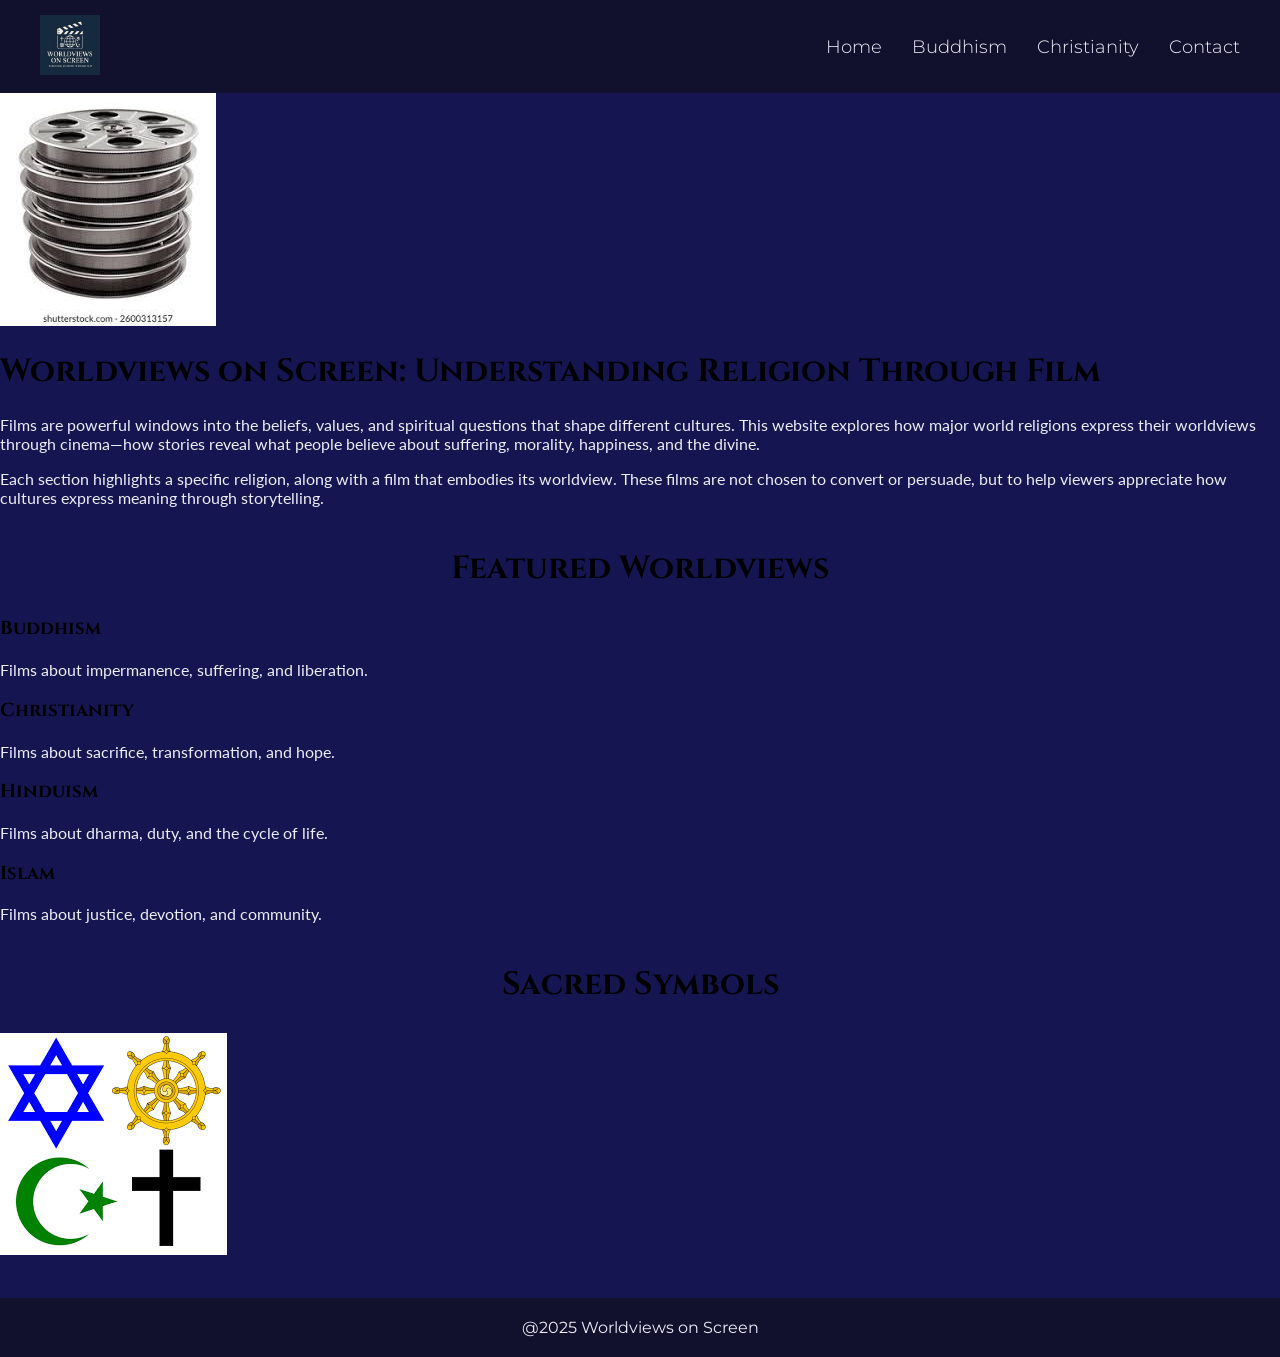
==== index.html @ 4a6a93e8 "changees" ====
<!DOCTYPE html>
<html lang="en">
<head>
    <meta charset="UTF-8">
    <meta name="viewport" content="width=device-width, initial-scale=1.0">
    <title>Worldviews on Screen</title>
    <link rel="stylesheet" href="style/style.css">
</head>

<header>
    <a href="index.html" class="logo_link">
        <img src="images/logo.jpg" alt="Worldviews on Screen Logo" class="logo">
    </a>
    <nav>
         <ul>
            <li><a href="index.html">Home</a></li>
            <li><a href="buddhism.html">Buddhism</a></li>
            <li><a href="christianity.html">Christianity</a></li>
            <li><a href="contact.html">Contact</a></li>
        </ul>
    </nav>
</header>

<body>
    <div class="hero_section">
        <img src="images/films.jpg" alt="Stacked film reels" class="hero_image">
        <h1>Worldviews on Screen: Understanding Religion Through Film</h1>
        <p>Films are powerful windows into the beliefs, values, and spiritual questions that shape different cultures. This website explores how major world religions express their worldviews through cinema—how stories reveal what people believe about suffering, morality, happiness, and the divine.</p>
        <p>Each section highlights a specific religion, along with a film that embodies its worldview. These films are not chosen to convert or persuade, but to help viewers appreciate how cultures express meaning through storytelling.</p>
    </div>

    <h2>Featured Worldviews</h2>
    <div class="worldview_section">
        <div class="worldview">
            <h3>Buddhism</h3>
            <p>Films about impermanence, suffering, and liberation.</p>
        </div>
        <div class="worldview">
            <h3>Christianity</h3>
            <p>Films about sacrifice, transformation, and hope.</p>
        </div>
        <div class="worldview">
            <h3>Hinduism</h3>
            <p>Films about dharma, duty, and the cycle of life.</p>
        </div>
        <div class="worldview">
            <h3>Islam</h3>
            <p>Films about justice, devotion, and community.</p>
        </div>
    </div>

    <div class="symbols_section">
        <h2>Sacred Symbols</h2>
        <img src="images/collage.png" alt="Collage of sacred symbols (Om, Cross, Dharma Wheel, Crescent)" class="symbols_image">
    </div>
</body>

<footer>
    <span>@2025 Worldviews on Screen</span>
</footer>
</html>
---- style/style.css ----
@import url('https://fonts.googleapis.com/css2?family=Cinzel:wght@400;600&family=Merriweather:wght@400;700&family=Lato:wght@300;400;700&family=Montserrat:wght@300&display=swap');

body {
    margin: 0;
    background: #151551;
    font-family: 'Lato', sans-serif;
    color: #EDEDF7;
}


h1, h2, h3 {
    font-family: 'Cinzel', serif;
    color: #000000;
}

p {
    font-family: 'Lato', sans-serif;
}

header {
    background: #11112E;
    display: flex;
    justify-content: space-between;
    align-items: center;
    padding: 15px 40px;
}

header .logo {
    height: 60px;
}

header nav ul {
    list-style: none;
    display: flex;
    gap: 30px;
}

header nav a {
    text-decoration: none;
    font-family: 'Montserrat', sans-serif;
    font-weight: 300;
    color: #EDEDF7;
    font-size: 18px;
}

header nav a:hover {
    color: #a8a8ff;
}

/*HERO SECTION*/
.hero_quote {
    position: relative;
    width: 100%;
    height: 350px;
    overflow: hidden;
}

.hero_quote img {
    width: 100%;
    height: 100%;
    object-fit: cover;
}

.hero_quote h2 {
    position: absolute;
    top: 50%;
    left: 50%;
    transform: translate(-50%, -50%);
    color: white;
    font-size: 40px;
    text-shadow: 0 0 10px black;
}

/*MIDDLE TEXT SECTION*/
.middlep {
    display: grid;
    grid-template-columns: 1fr 4fr 1fr;
    margin-top: 40px;
}

.middlep > div, .middlep > h3, .middlep > p {
    grid-column: 2;
}

.middlep h3 {
    margin-bottom: 10px;
    font-size: 28px;
}

.middlep p {
    line-height: 1.6;
    margin-bottom: 50px;
}

.middlep h3, .middlep p {
    text-align: center;
}

/*FEATURED FILMS*/
h2 {
    text-align: center;
    margin-top: 40px;
    font-size: 32px;
}

.film_section {
    display: grid;
    grid-template-columns: 1fr 1fr 1fr;
    margin: 40px 0;
    gap: 20px;
}

.film1, .film2 {
    background: #363659;
    padding: 20px;
    border-radius: 10px;
    text-align: center;
}

.film2 {
    grid-column: 3;
}

.film_section img {
    width: 100%;
    height: 260px;
    object-fit: cover;
    border-radius: 10px;
}

.film_section h3 {
    margin-top: 15px;
    color: #EDEDF7;
}

.film_section p {
    font-size: 14px;
    font-family: 'Montserrat', sans-serif;
    margin-top: 10px;
}

/*FOOTER*/
footer {
    background: #11112E;
    text-align: center;
    padding: 20px;
    margin-top: 40px;
    font-family: 'Montserrat', sans-serif;
}
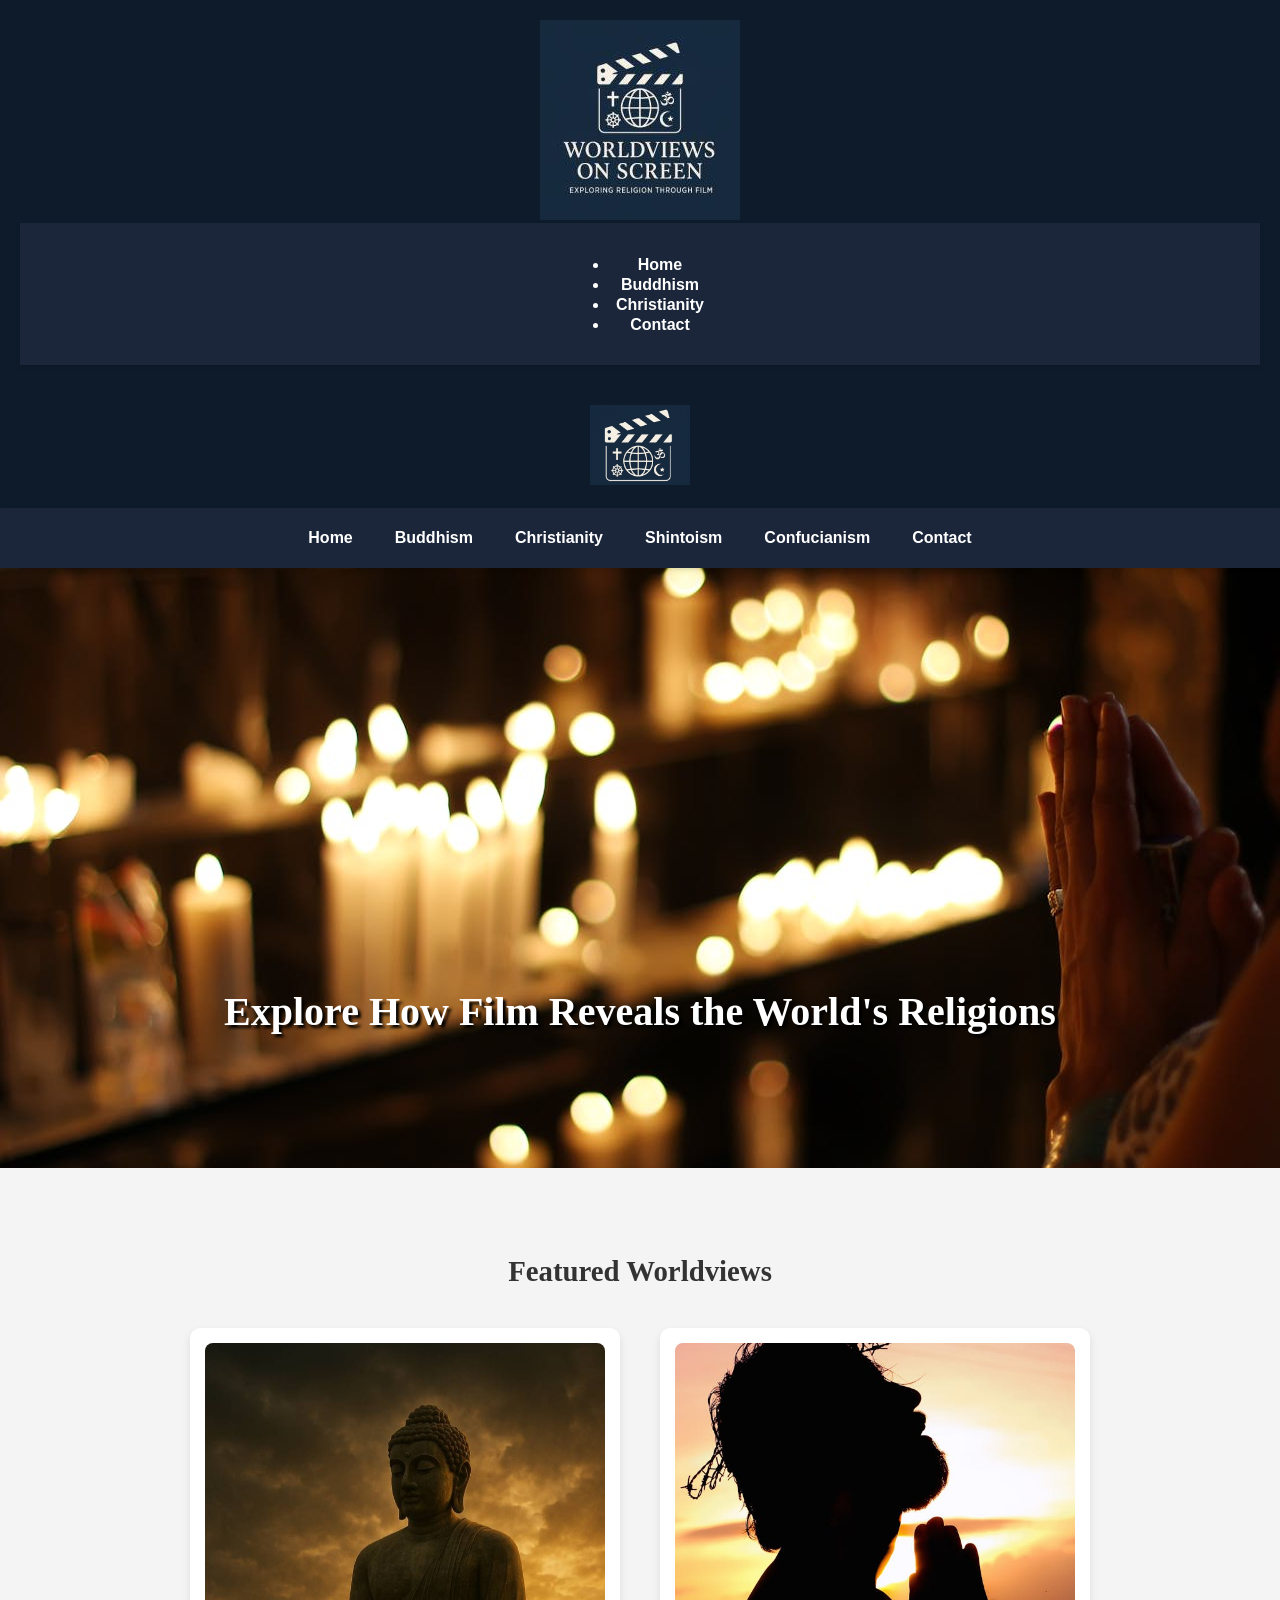
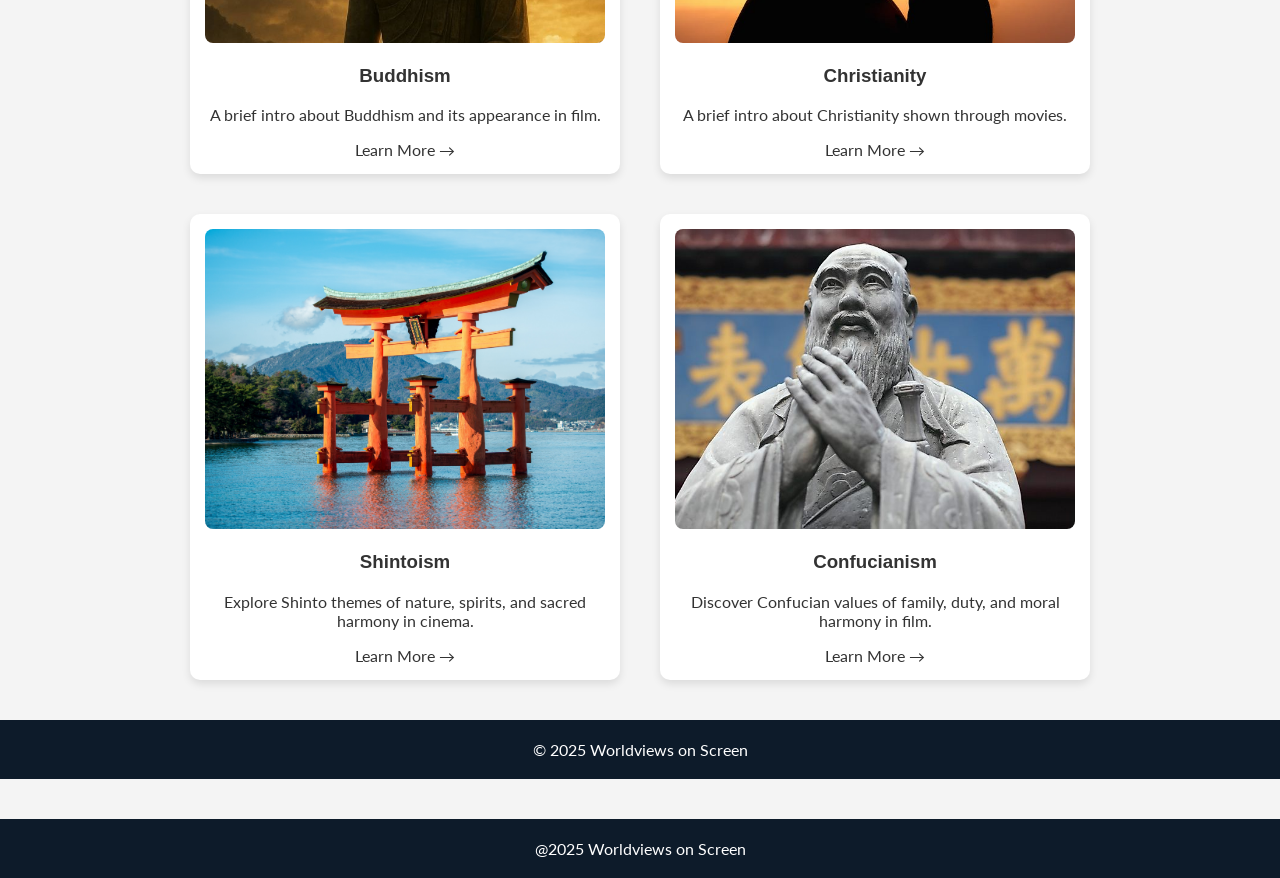
==== commit b4326f0c: "Merge branch 'main' into Preston-updates" ====
--- a/index.html
+++ b/index.html
@@ -1,10 +1,10 @@
 <!DOCTYPE html>
 <html lang="en">
 <head>
-    <meta charset="UTF-8">
-    <meta name="viewport" content="width=device-width, initial-scale=1.0">
-    <title>Worldviews on Screen</title>
-    <link rel="stylesheet" href="style/style.css">
+  <meta charset="UTF-8" />
+  <meta name="viewport" content="width=device-width, initial-scale=1.0" />
+  <title>Worldviews on Screen</title>
+  <link rel="stylesheet" href="style/index.css">
 </head>
 
 <header>
@@ -22,37 +22,79 @@
 </header>
 
 <body>
-    <div class="hero_section">
-        <img src="images/films.jpg" alt="Stacked film reels" class="hero_image">
-        <h1>Worldviews on Screen: Understanding Religion Through Film</h1>
-        <p>Films are powerful windows into the beliefs, values, and spiritual questions that shape different cultures. This website explores how major world religions express their worldviews through cinema—how stories reveal what people believe about suffering, morality, happiness, and the divine.</p>
-        <p>Each section highlights a specific religion, along with a film that embodies its worldview. These films are not chosen to convert or persuade, but to help viewers appreciate how cultures express meaning through storytelling.</p>
-    </div>
 
-    <h2>Featured Worldviews</h2>
-    <div class="worldview_section">
-        <div class="worldview">
-            <h3>Buddhism</h3>
-            <p>Films about impermanence, suffering, and liberation.</p>
-        </div>
-        <div class="worldview">
-            <h3>Christianity</h3>
-            <p>Films about sacrifice, transformation, and hope.</p>
-        </div>
-        <div class="worldview">
-            <h3>Hinduism</h3>
-            <p>Films about dharma, duty, and the cycle of life.</p>
-        </div>
-        <div class="worldview">
-            <h3>Islam</h3>
-            <p>Films about justice, devotion, and community.</p>
-        </div>
-    </div>
+<header>
+  <img src="images/icon.png" alt="Worldviews on Screen Logo" style="height:80px;" />
+</header>
 
-    <div class="symbols_section">
-        <h2>Sacred Symbols</h2>
-        <img src="images/collage.png" alt="Collage of sacred symbols (Om, Cross, Dharma Wheel, Crescent)" class="symbols_image">
-    </div>
+<nav>
+  <a href="#">Home</a>
+  <a href="buddhism.html">Buddhism</a>
+  <a href="christianity.html">Christianity</a>
+  <a href="shintoism.html">Shintoism</a>
+  <a href="confucianism.html">Confucianism</a>
+  <a href="#">Contact</a>
+</nav>
+
+<img src="images/hero-img.jpg" alt="woman praying" class="hero">
+
+<h2 class="hero-title">Explore How Film Reveals the World's Religions</h2>
+
+<h2 class="subtitle">Featured Worldviews</h2>
+<div class="cards">
+  <a href="buddhism.html" class="card">
+    <img src="images/buddhist_cin.jpg" alt="Buddhism"/>
+    <h3>Buddhism</h3>
+    <p>A brief intro about Buddhism and its appearance in film.</p>
+    <span>Learn More →</span>
+  </a>
+  <a href="christianity.html" class="card">
+    <img src="images/christianity.jpg" alt="Christianity" class="go_up"/>
+    <h3>Christianity</h3>
+    <p>A brief intro about Christianity shown through movies.</p>
+    <span>Learn More →</span>
+  </a>
+  <a href="shintoism.html" class="card">
+    <img src="images/shrine.jpg" alt="Shintoism"/>
+    <h3>Shintoism</h3>
+    <p>Explore Shinto themes of nature, spirits, and sacred harmony in cinema.</p>
+    <span>Learn More →</span>
+  </a>
+  <a href="confucianism.html" class="card">
+    <img src="images/Confucious_card.jpg" alt="Confucianism"/>
+    <h3>Confucianism</h3>
+    <p>Discover Confucian values of family, duty, and moral harmony in film.</p>
+    <span>Learn More →</span>
+  </a>
+</div>
+
+<footer>
+  © 2025 Worldviews on Screen
+</footer>
+
+<script>
+  // Scroll-reveal animation for cards
+  const cards = document.querySelectorAll('.card');
+  
+  const observerOptions = {
+    threshold: 0.1,
+    rootMargin: '0px 0px -50px 0px'
+  };
+  
+  const observer = new IntersectionObserver((entries) => {
+    entries.forEach(entry => {
+      if (entry.isIntersecting) {
+        entry.target.classList.add('visible');
+      }
+    });
+  }, observerOptions);
+  
+  cards.forEach((card, index) => {
+    card.style.transitionDelay = `${index * 0.15}s`;
+    observer.observe(card);
+  });
+</script>
+
 </body>
 
 <footer>
--- a/style/index.css
+++ b/style/index.css
@@ -0,0 +1,195 @@
+@import url('https://fonts.googleapis.com/css2?family=Lato:ital,wght@0,100;0,300;0,400;0,700;0,900;1,100;1,300;1,400;1,700;1,900&family=Merriweather:ital,opsz,wght@0,18..144,300..900;1,18..144,300..900&display=swap');
+body {
+    margin: 0;
+    font-family: "Lato", sans-serif;
+    background: #f4f4f4;
+    color: #333;
+}
+header {
+    text-align: center;
+    padding: 20px;
+    background: #0d1b2a;
+    color: white;
+}
+nav {
+    display: flex;
+    justify-content: center;
+    gap: 30px;
+    padding: 15px 0;
+    background: #1b263b;
+    position: sticky;
+    top: 0;
+    z-index: 100;
+    box-shadow: 0 2px 4px rgba(0,0,0,0.1);
+}
+nav a {
+    color: white;
+    text-decoration: none;
+    font-weight: bold;
+    padding: 6px;
+    transition: color .2s, background .2s;
+}
+nav a:hover {
+    color: #333;
+    background: #f4f4f4;
+    border-radius: 2px;
+}
+.hero {
+    width: 100%;
+    height: 600px;
+    object-fit: cover;
+    display: flex;
+    align-items: center;
+    justify-content: center;
+    color: white;
+    font-size: 2rem;
+    font-weight: bold;
+}
+.subtitle {
+    text-align: center;
+    margin-top: 40px;
+    font-size: 1.8rem;
+    font-family: "Merriweather", serif;
+}
+.hero-title {
+    color: white;
+    text-align: center;
+    font-family: "Merriweather", serif;
+    font-size: 2.5rem;
+    margin: 0;
+    transform: translateY(-180px);
+    position: relative;
+    text-shadow: 3px 3px 3px black;
+}
+.cards {
+    display: flex;
+    justify-content: center;
+    gap: 40px;
+    margin: 40px 0;
+    flex-wrap: wrap;
+}
+.card {
+    background: white;
+    width: 400px;
+    padding: 15px;
+    border-radius: 10px;
+    box-shadow: 0 4px 8px rgba(0,0,0,0.1);
+    text-align: center;
+    transition: transform .5s, opacity 0.6s ease-out, translate 0.6s ease-out;
+    opacity: 0;
+    translate: 0 50px;
+    color: #333;
+    text-decoration: none;
+}
+.card:hover {
+    transform: scale(1.05);
+}
+.card img {
+    width: 100%;
+    height: 300px;
+    object-fit: cover;
+    border-radius: 8px;
+}
+.go_up {
+    object-position: 100% 20%;
+}
+.card a {
+    display: inline-block;
+    margin-top: 10px;
+    font-weight: bold;
+    color: #1b263b;
+    text-decoration: none;
+}
+.card a:hover{
+    opacity: .8;
+}
+.card.visible {
+    opacity: 1;
+    translate: 0 0;
+}
+footer {
+    background: #0d1b2a;
+    color: white;
+    text-align: center;
+    padding: 20px;
+    margin-top: 40px;
+}
+
+/*MOBILE RESPONSIVE*/
+@media (max-width: 768px) {
+    header {
+        padding: 15px;
+    }
+
+    header img {
+        height: 60px !important;
+    }
+
+    nav {
+        flex-wrap: wrap;
+        gap: 15px;
+        padding: 12px 10px;
+    }
+
+    nav a {
+        padding: 8px 12px;
+        font-size: 14px;
+    }
+
+    .hero {
+        height: 400px;
+    }
+
+    .hero-title {
+        font-size: 1.8rem;
+        padding: 0 20px;
+        transform: translateY(-120px);
+    }
+
+    .subtitle {
+        font-size: 1.5rem;
+        margin-top: 30px;
+        padding: 0 20px;
+    }
+
+    .cards {
+        gap: 25px;
+        margin: 30px 0;
+        padding: 0 20px;
+    }
+
+    .card {
+        width: 100%;
+        max-width: 400px;
+    }
+
+    .card img {
+        height: 250px;
+    }
+
+    footer {
+        padding: 15px;
+        margin-top: 30px;
+        font-size: 0.9rem;
+    }
+}
+
+@media (max-width: 480px) {
+    .hero {
+        height: 300px;
+    }
+
+    .hero-title {
+        font-size: 1.4rem;
+        transform: translateY(-90px);
+    }
+
+    .subtitle {
+        font-size: 1.3rem;
+    }
+
+    nav a {
+        padding: 6px 10px;
+        font-size: 13px;
+    }
+}
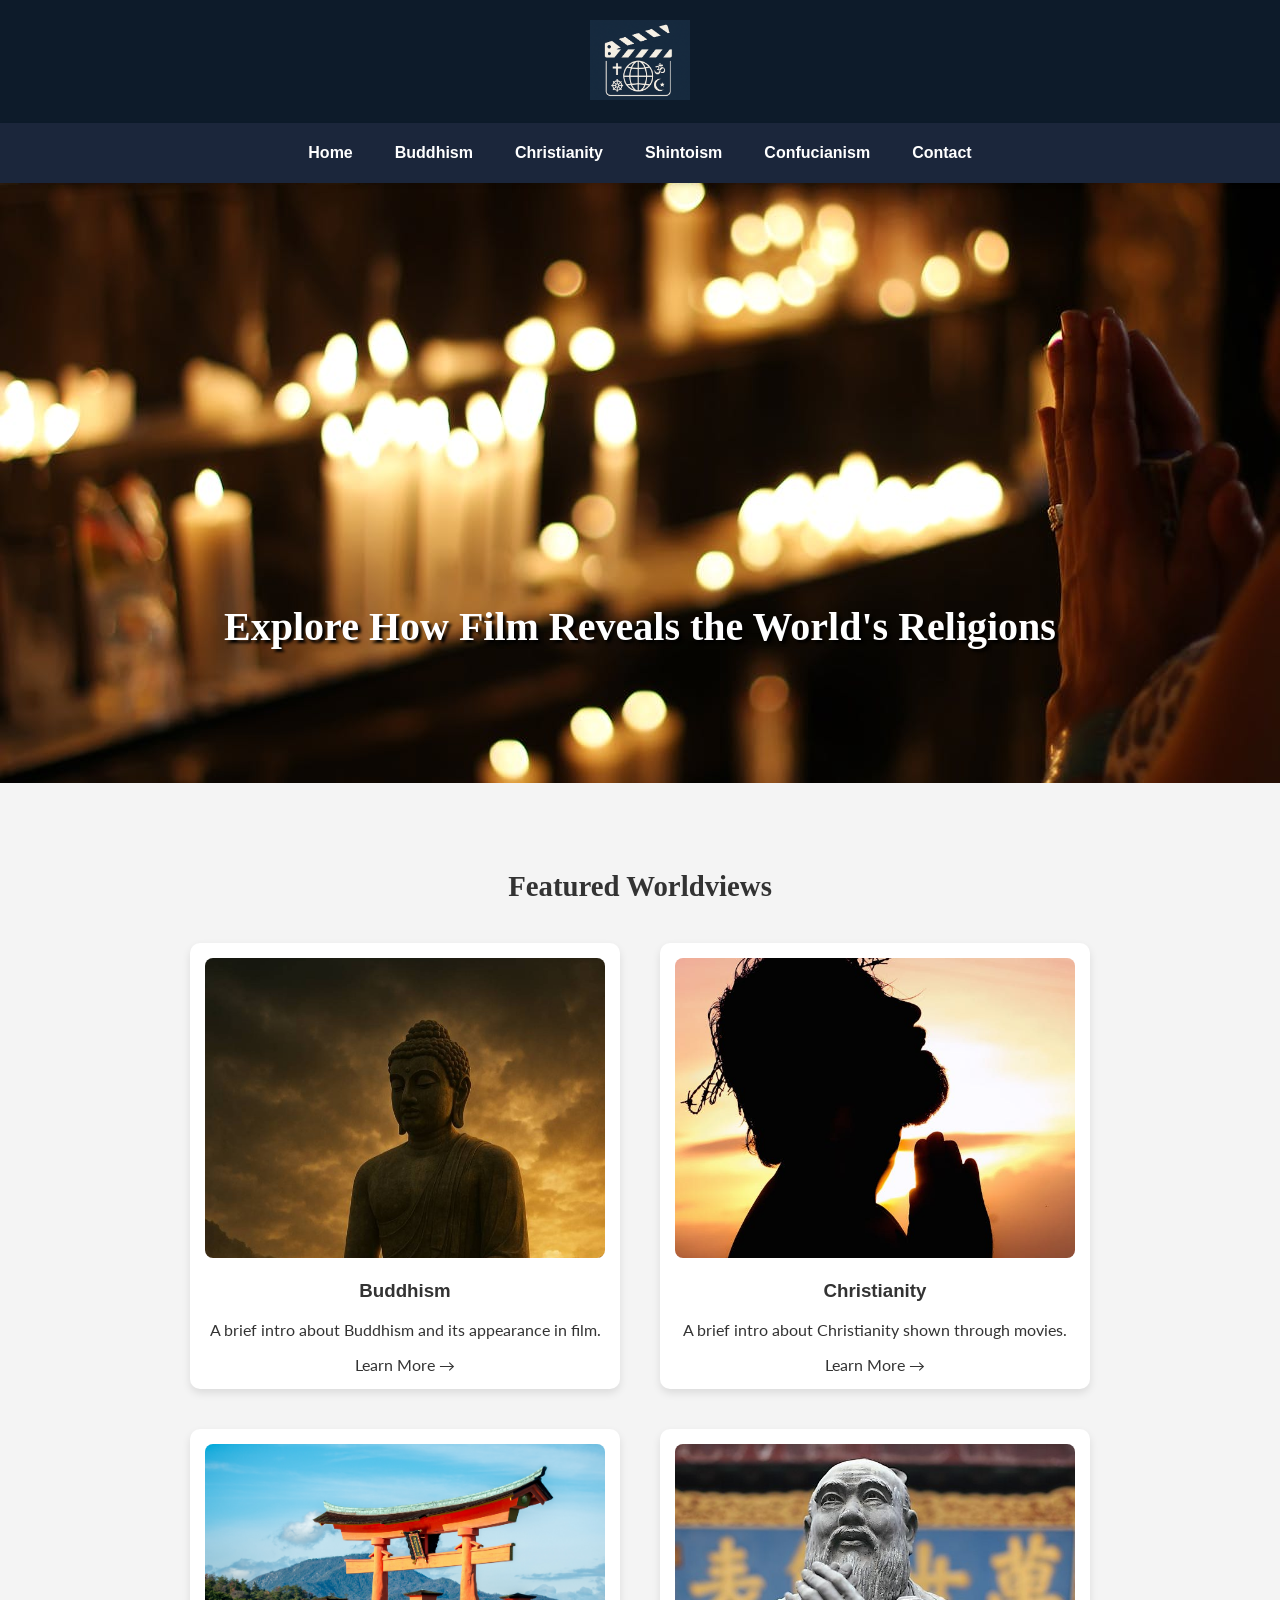
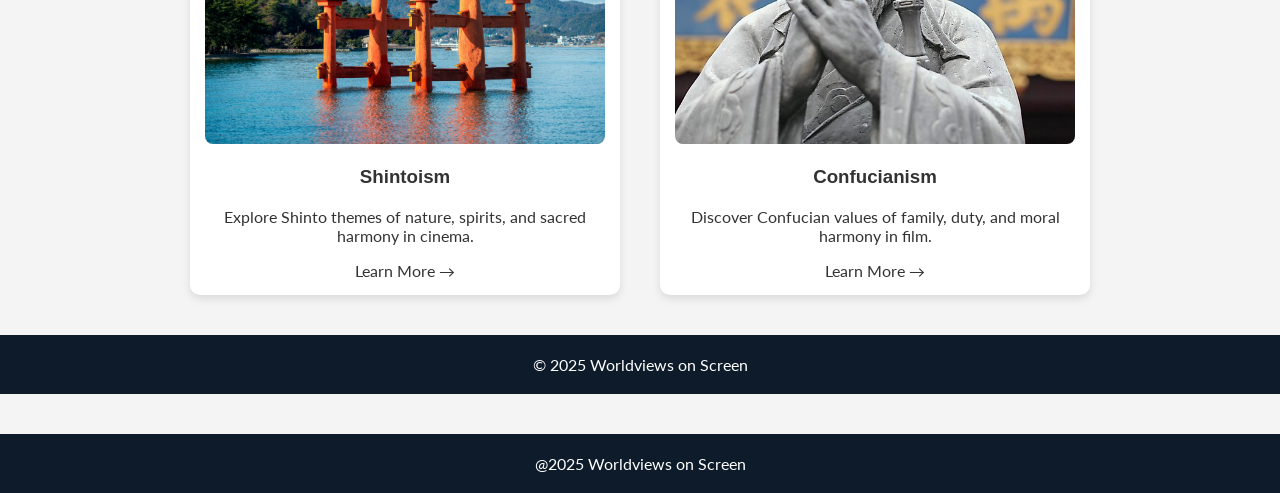
==== commit f0a29064: "changes\" ====
--- a/index.html
+++ b/index.html
@@ -7,19 +7,7 @@
   <link rel="stylesheet" href="style/index.css">
 </head>
 
-<header>
-    <a href="index.html" class="logo_link">
-        <img src="images/logo.jpg" alt="Worldviews on Screen Logo" class="logo">
-    </a>
-    <nav>
-         <ul>
-            <li><a href="index.html">Home</a></li>
-            <li><a href="buddhism.html">Buddhism</a></li>
-            <li><a href="christianity.html">Christianity</a></li>
-            <li><a href="contact.html">Contact</a></li>
-        </ul>
-    </nav>
-</header>
+
 
 <body>
 
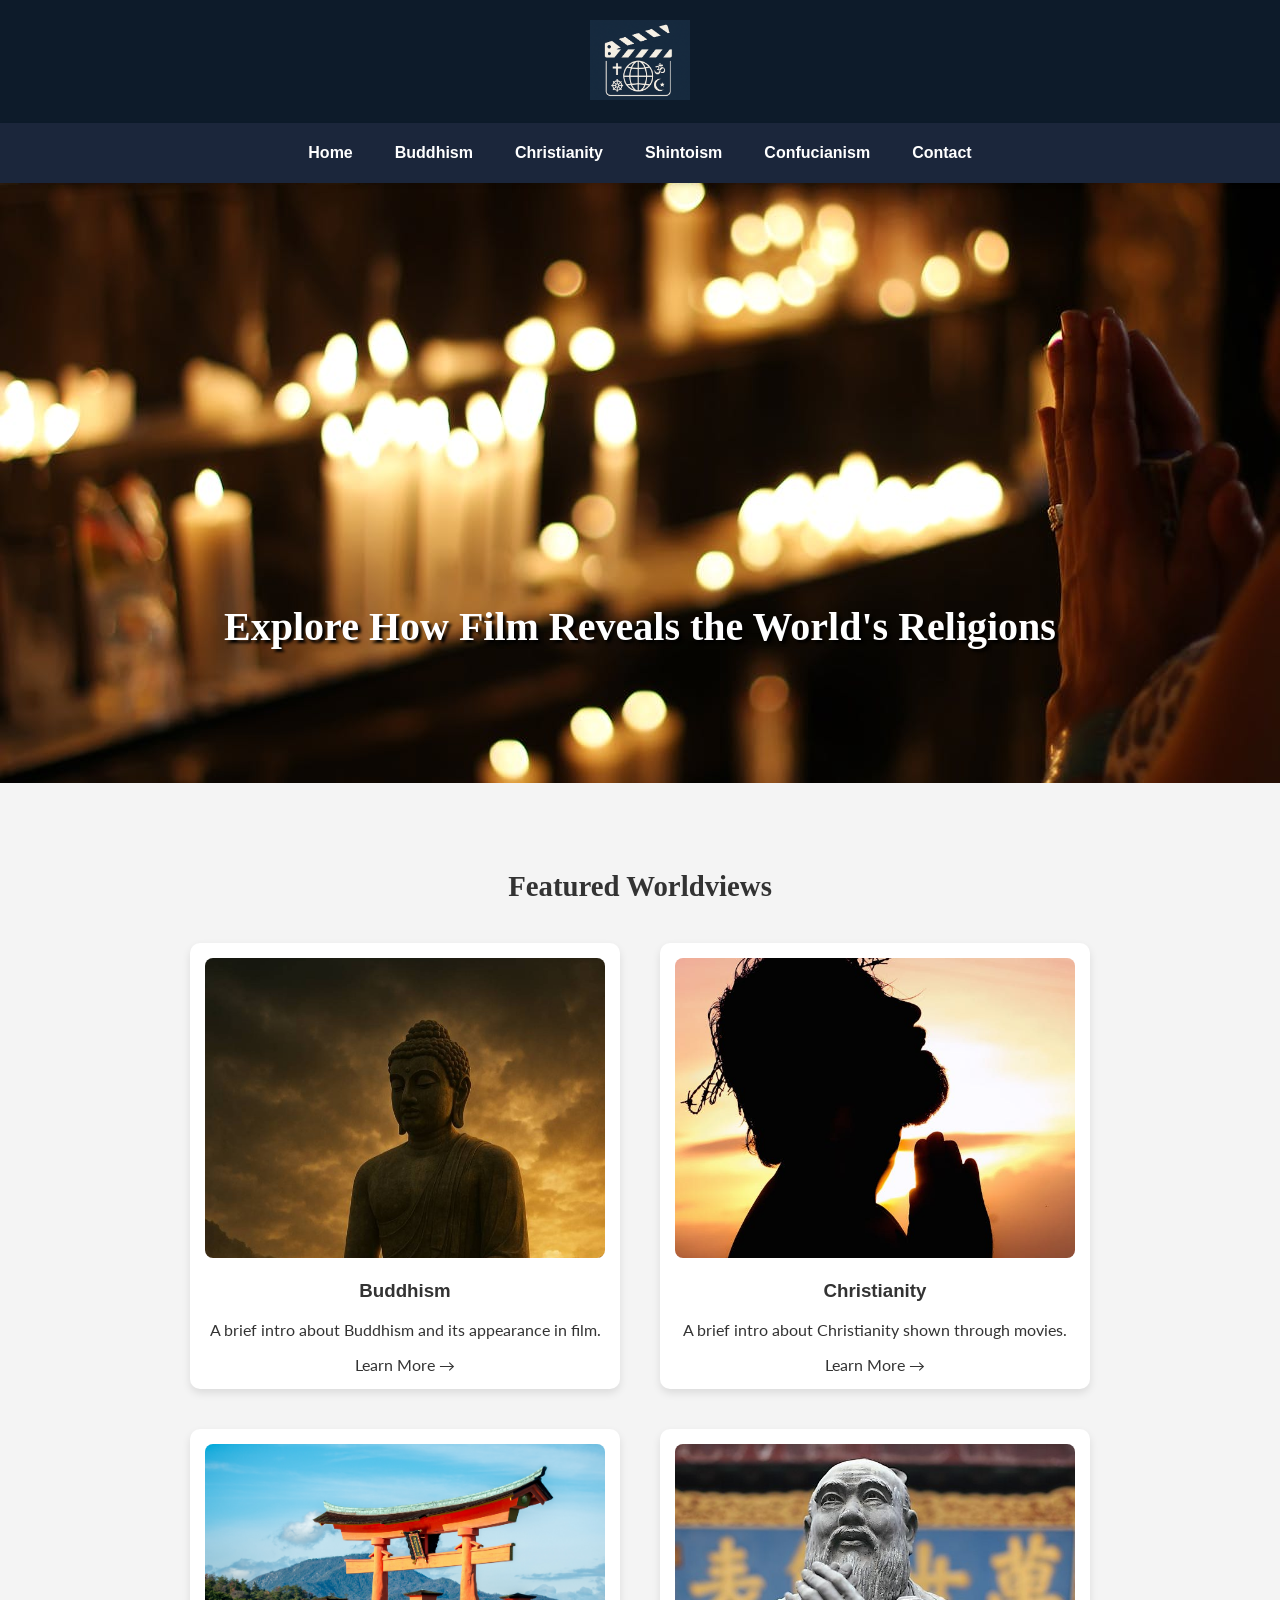
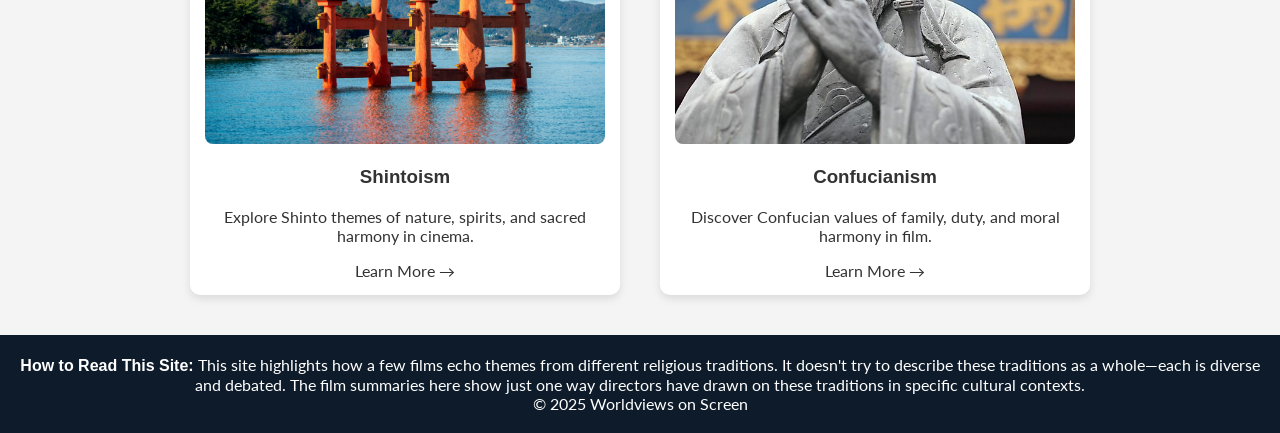
==== commit 8bceba7c: "Added clarification on how to read this site." ====
--- a/index.html
+++ b/index.html
@@ -6,9 +6,6 @@
   <title>Worldviews on Screen</title>
   <link rel="stylesheet" href="style/index.css">
 </head>
-
-
-
 <body>
 
 <header>
@@ -57,6 +54,12 @@
 </div>
 
 <footer>
+  <div class="site-note">
+    <strong>How to Read This Site:</strong> This site highlights how a few films echo themes from different religious traditions. 
+    It doesn't try to describe these traditions as a 
+    whole—each is diverse and debated. 
+    The film summaries here show just one way directors have drawn on these traditions in specific cultural contexts.
+  </div>
   © 2025 Worldviews on Screen
 </footer>
 
@@ -84,8 +87,4 @@
 </script>
 
 </body>
-
-<footer>
-    <span>@2025 Worldviews on Screen</span>
-</footer>
 </html>
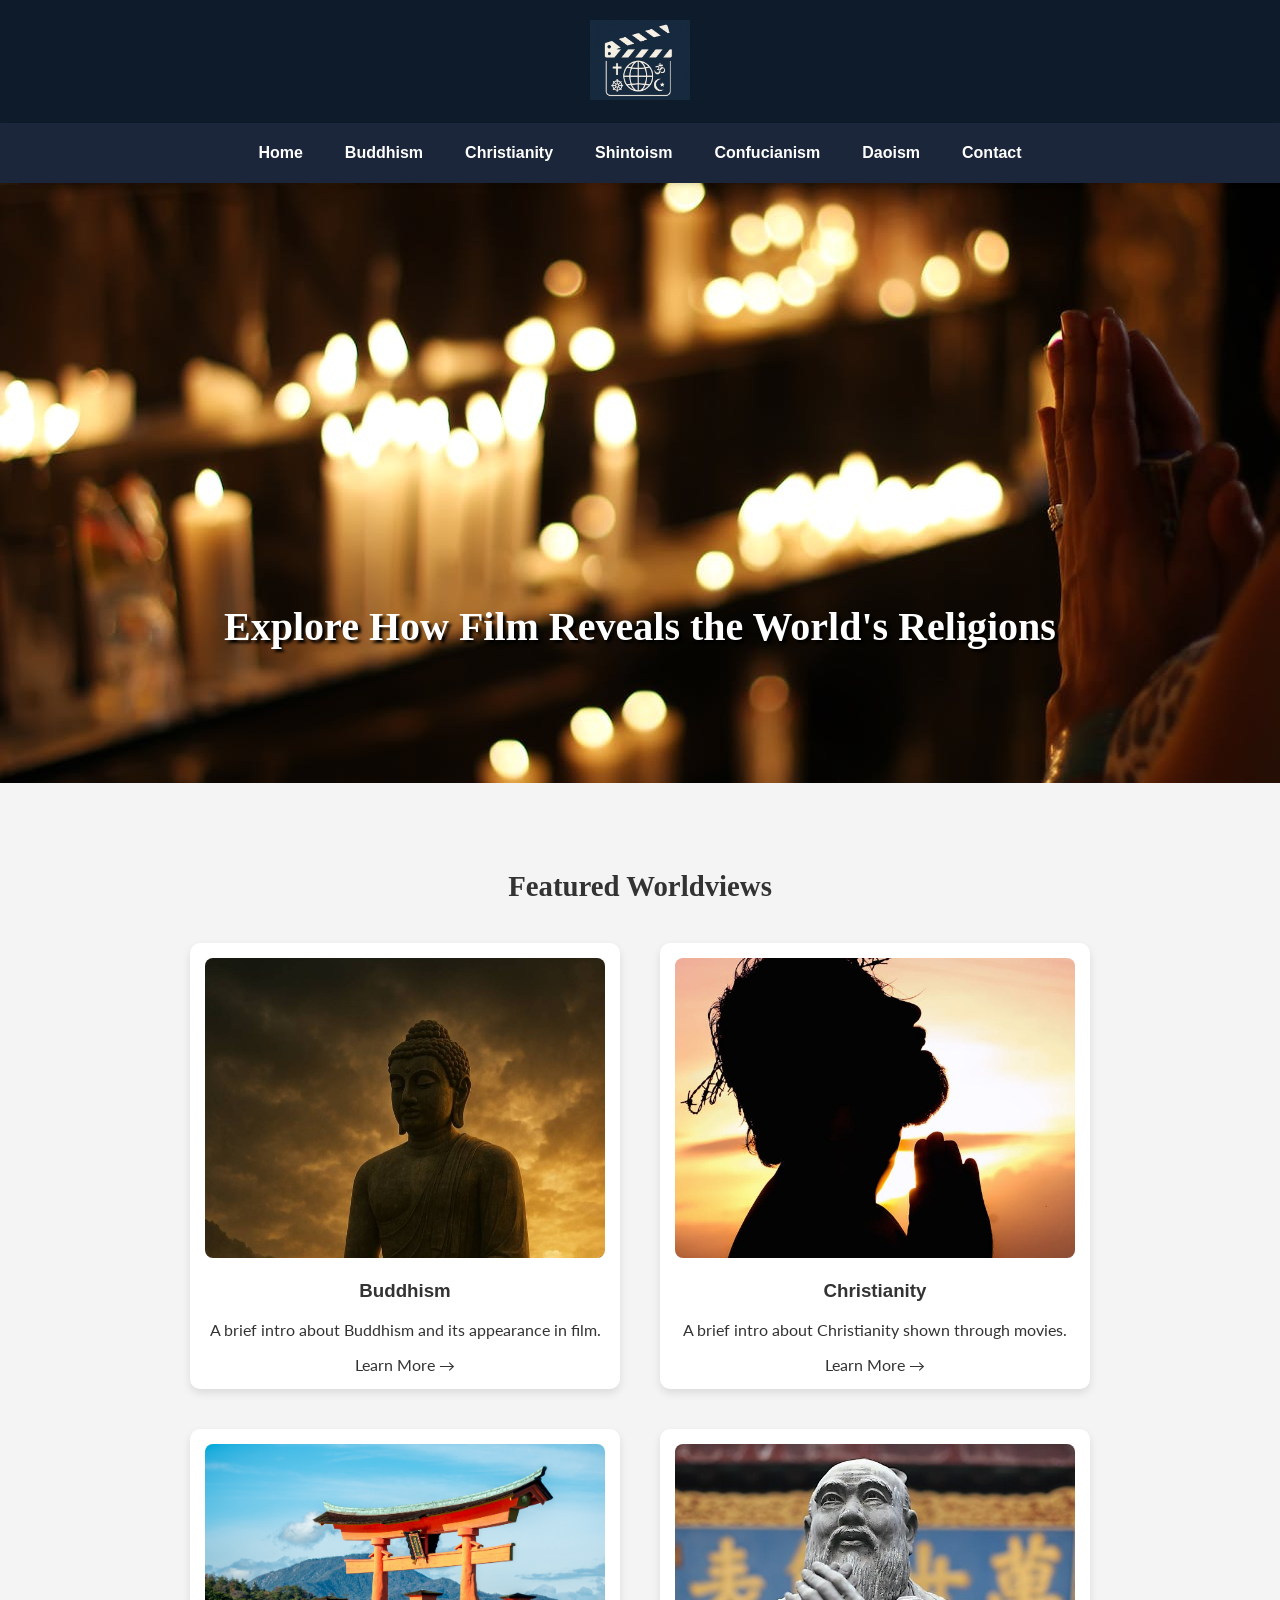
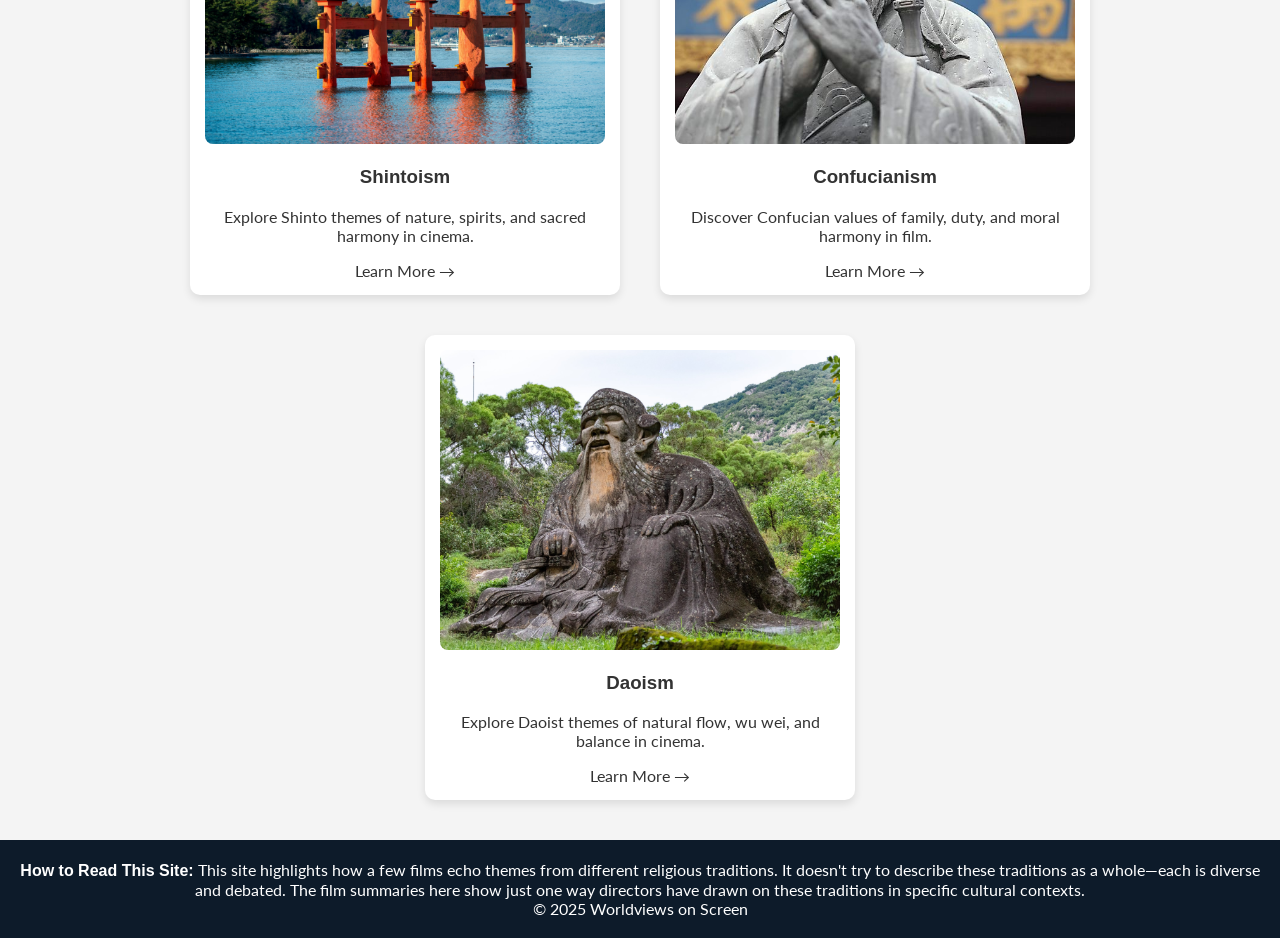
==== commit fdc8f24a: "Included complete daoism page" ====
--- a/index.html
+++ b/index.html
@@ -18,6 +18,7 @@
   <a href="christianity.html">Christianity</a>
   <a href="shintoism.html">Shintoism</a>
   <a href="confucianism.html">Confucianism</a>
+  <a href="daoism.html">Daoism</a>
   <a href="#">Contact</a>
 </nav>
 
@@ -49,6 +50,12 @@
     <img src="images/Confucious_card.jpg" alt="Confucianism"/>
     <h3>Confucianism</h3>
     <p>Discover Confucian values of family, duty, and moral harmony in film.</p>
+    <span>Learn More →</span>
+  </a>
+  <a href="daoism.html" class="card">
+    <img src="images/laoziStatue.jpg" alt="Daoism"/>
+    <h3>Daoism</h3>
+    <p>Explore Daoist themes of natural flow, wu wei, and balance in cinema.</p>
     <span>Learn More →</span>
   </a>
 </div>
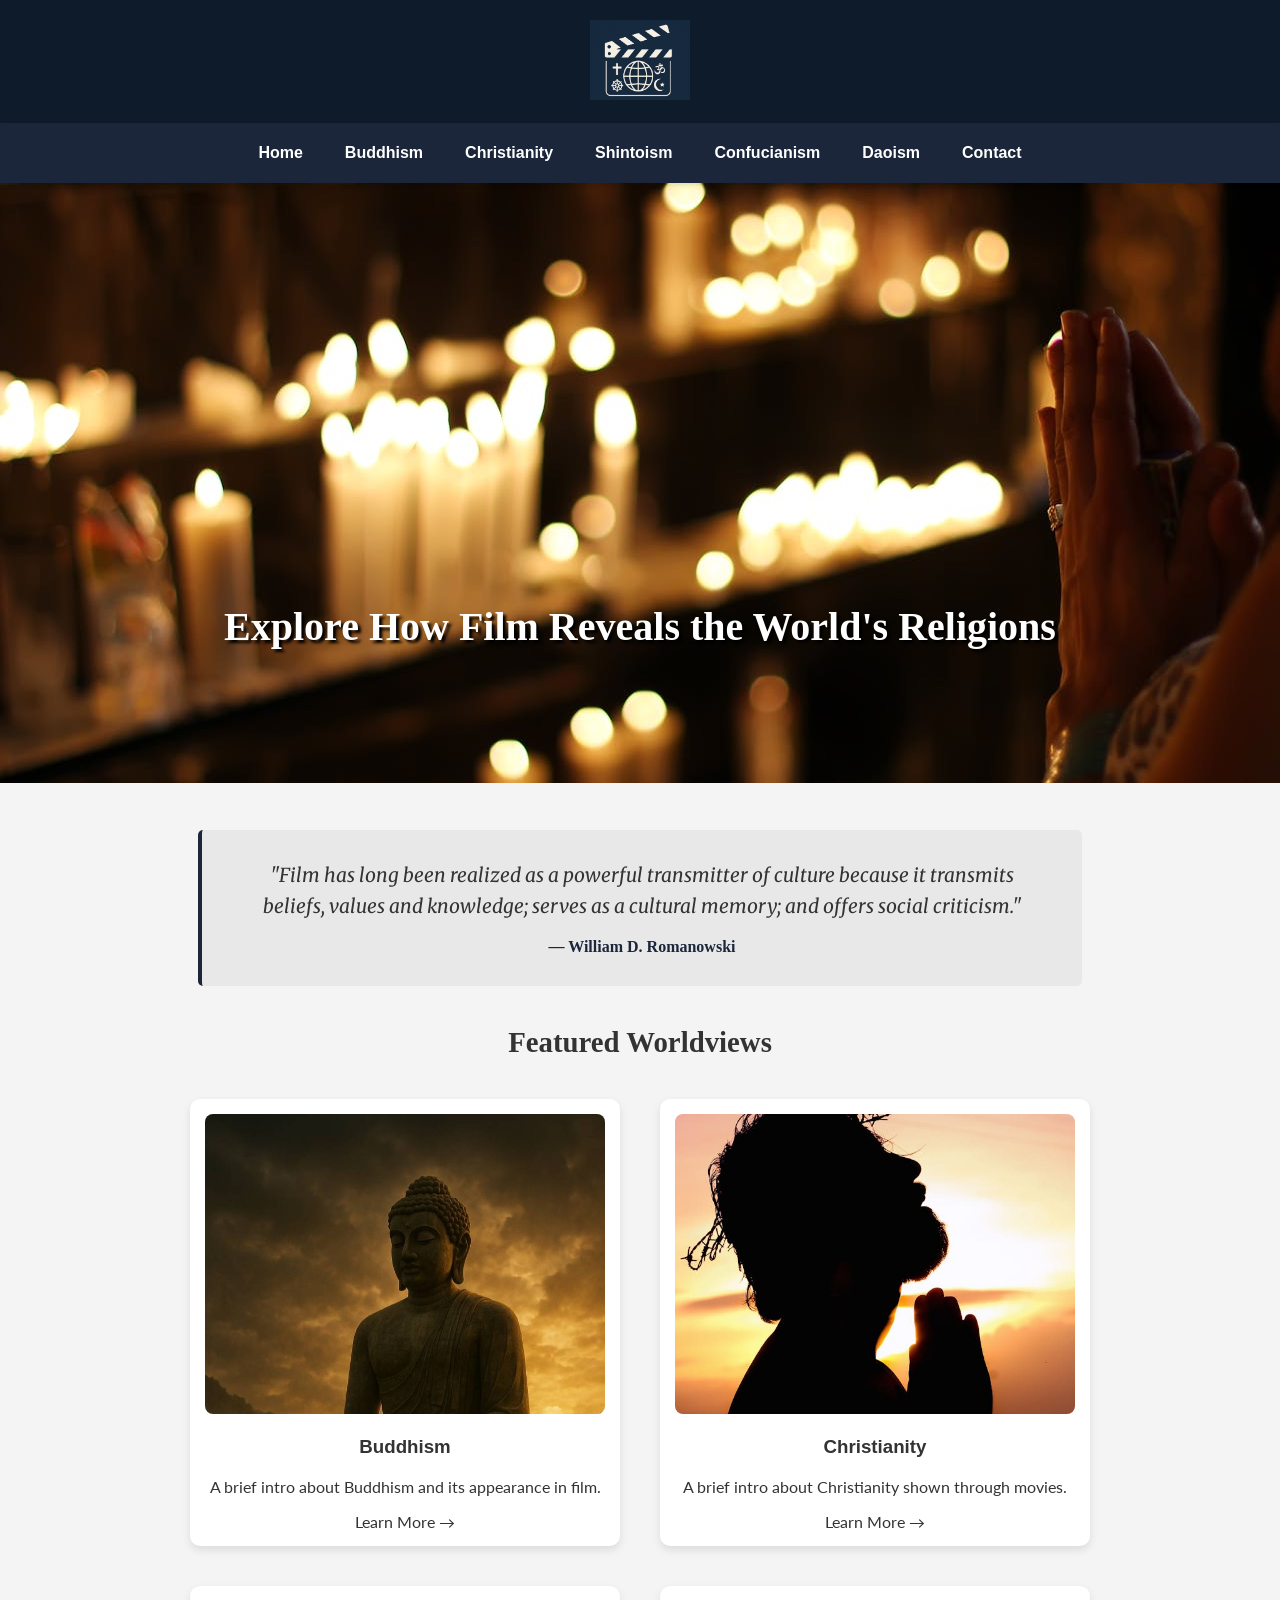
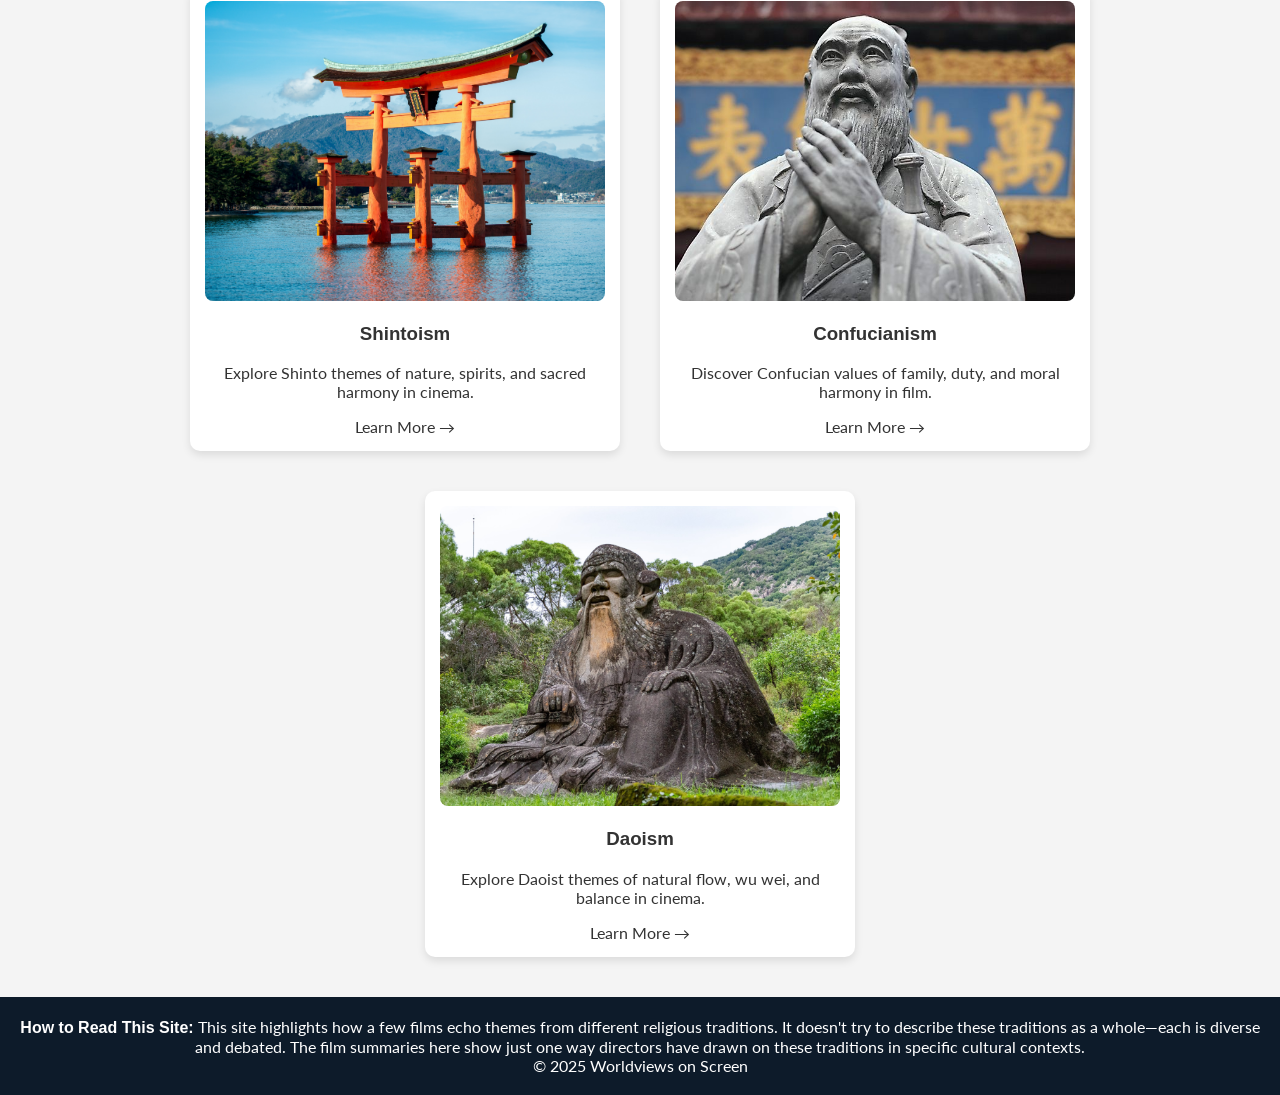
==== commit e0c59c1e: "Added quote by Willaim D. Romanowski on main page" ====
--- a/index.html
+++ b/index.html
@@ -25,6 +25,11 @@
 <img src="images/hero-img.jpg" alt="woman praying" class="hero">
 
 <h2 class="hero-title">Explore How Film Reveals the World's Religions</h2>
+
+<blockquote class="quote">
+  <p>"Film has long been realized as a powerful transmitter of culture because it transmits beliefs, values and knowledge; serves as a cultural memory; and offers social criticism."</p>
+  <cite>— William D. Romanowski</cite>
+</blockquote>
 
 <h2 class="subtitle">Featured Worldviews</h2>
 <div class="cards">
--- a/style/index.css
+++ b/style/index.css
@@ -61,6 +61,29 @@
     position: relative;
     text-shadow: 3px 3px 3px black;
 }
+.quote {
+    max-width: 800px;
+    margin: 0 auto;
+    padding: 30px 40px;
+    text-align: center;
+    font-family: "Merriweather", serif;
+    font-style: italic;
+    color: #333;
+    background: #e8e8e8;
+    border-left: 4px solid #1b263b;
+    border-radius: 5px;
+}
+.quote p {
+    font-size: 1.2rem;
+    line-height: 1.6;
+    margin: 0 0 15px 0;
+}
+.quote cite {
+    font-size: 1rem;
+    font-style: normal;
+    font-weight: bold;
+    color: #1b263b;
+}
 .cards {
     display: flex;
     justify-content: center;
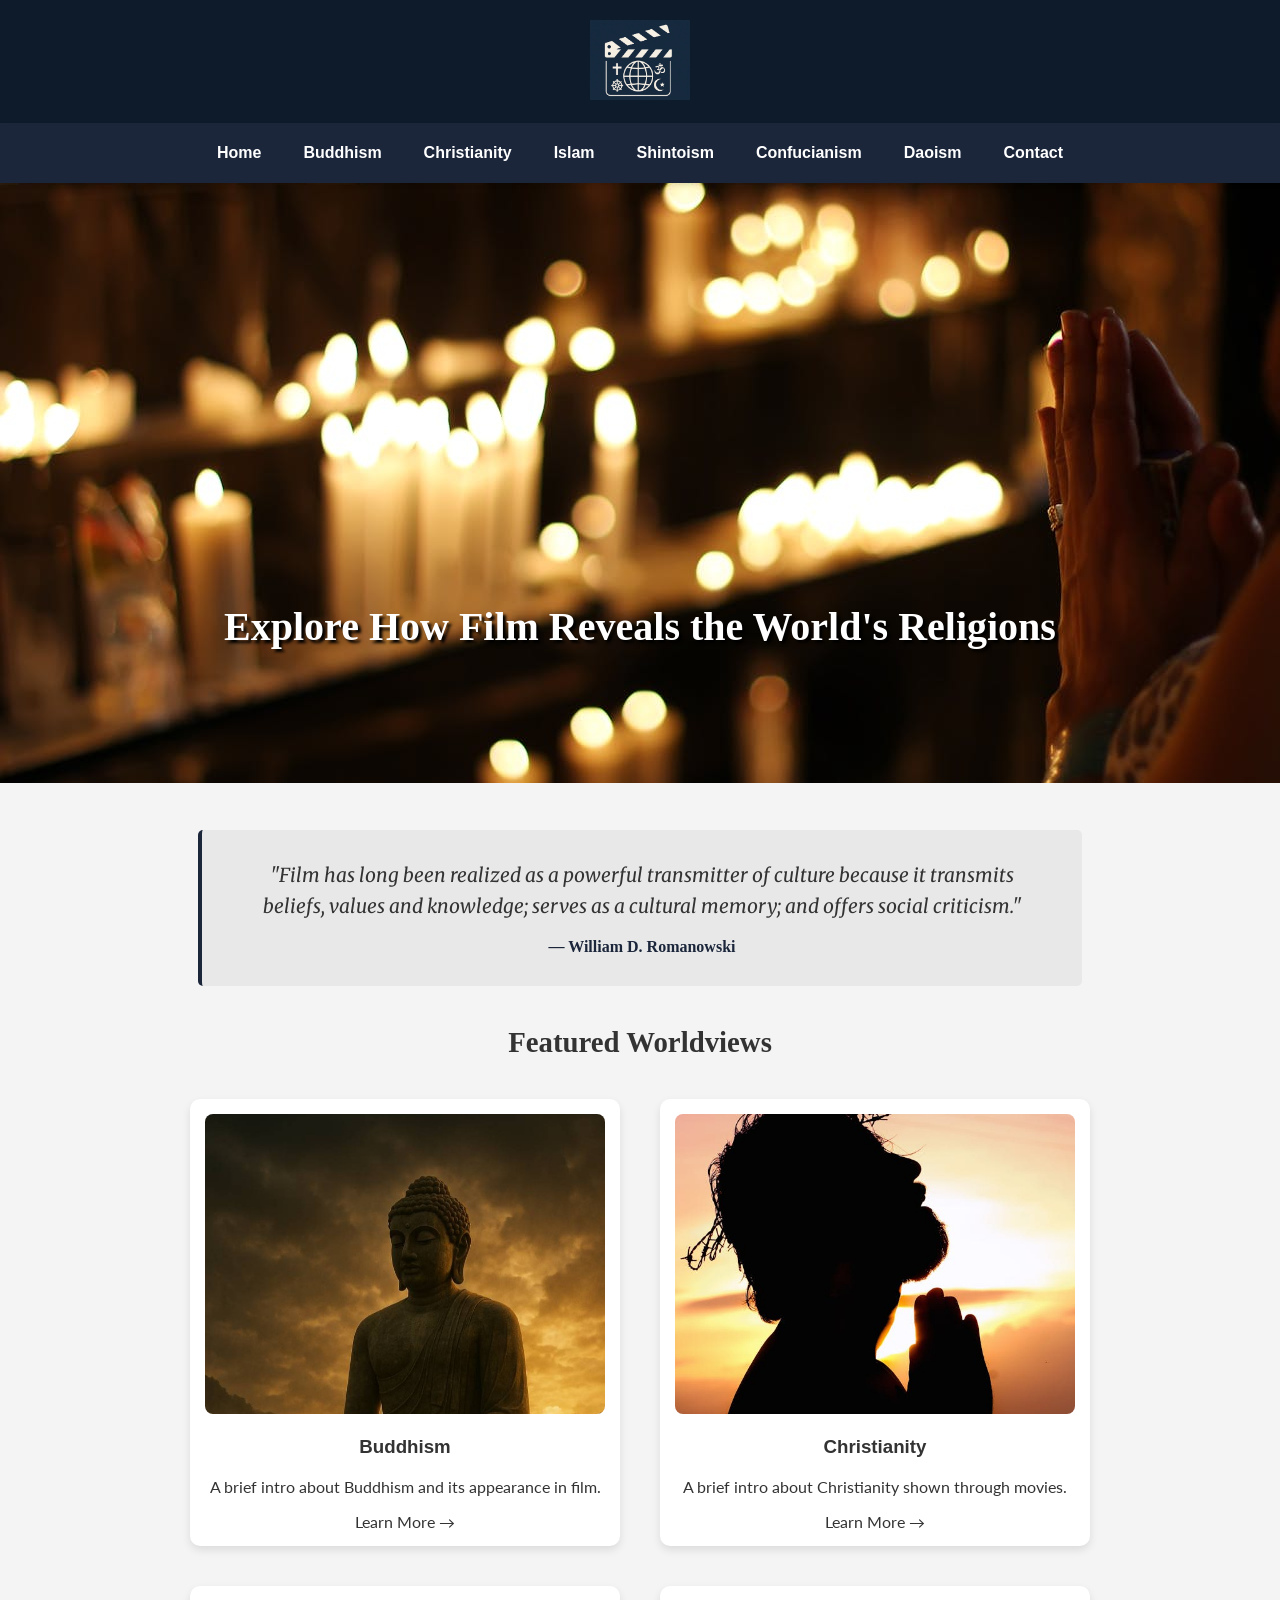
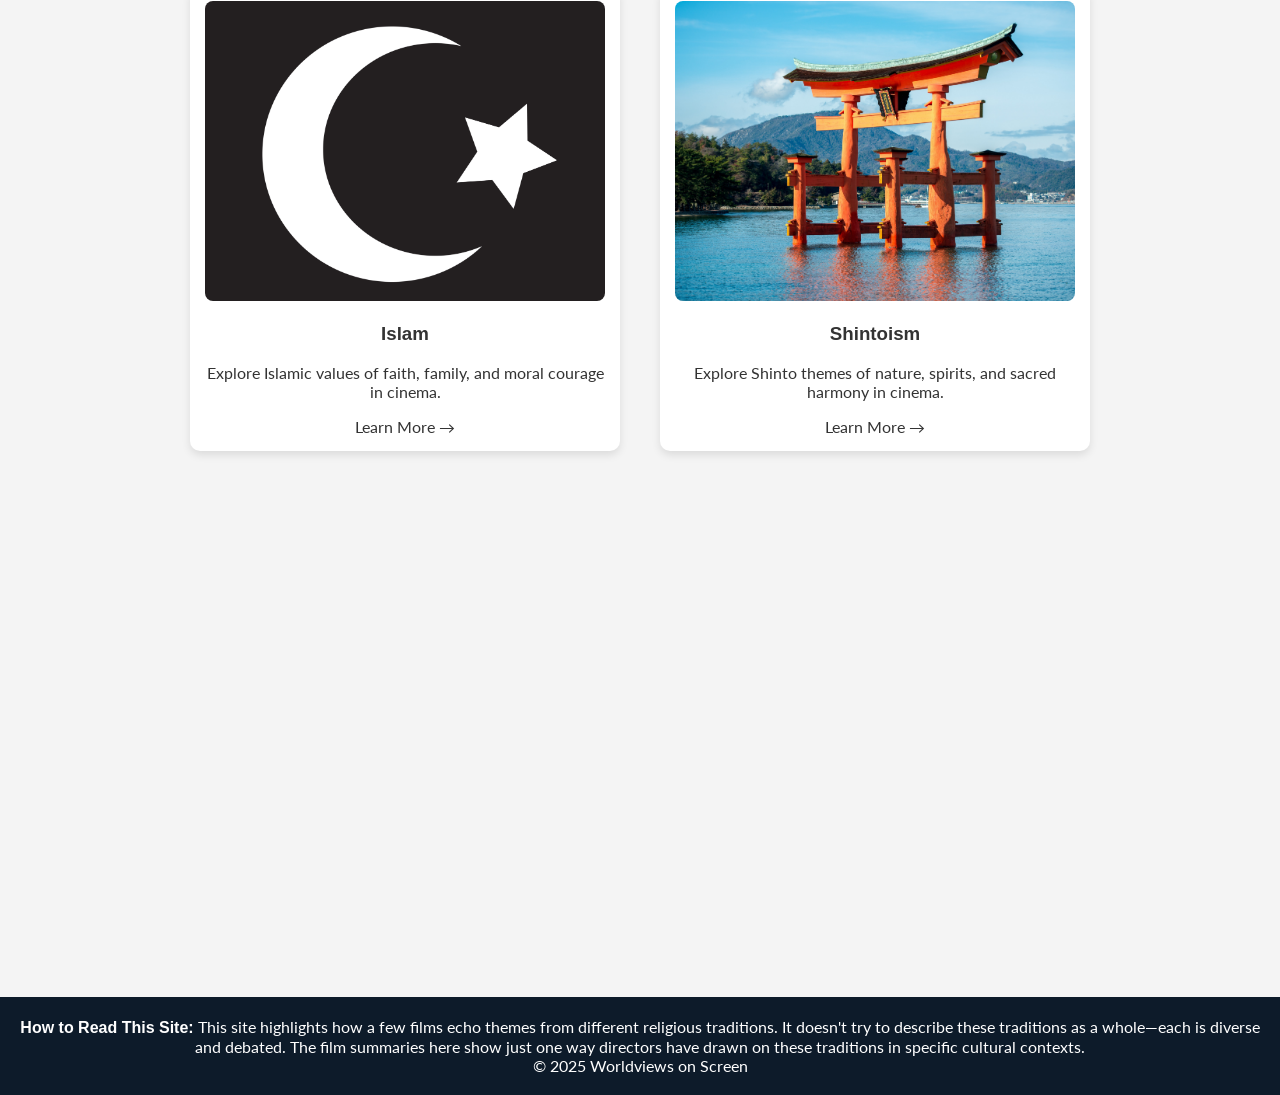
==== commit 9778b8e6: "Summary of Changes Christianity Page - Expanded Updated christianity.html with three featured films:" ====
--- a/index.html
+++ b/index.html
@@ -16,6 +16,7 @@
   <a href="#">Home</a>
   <a href="buddhism.html">Buddhism</a>
   <a href="christianity.html">Christianity</a>
+  <a href="islam.html">Islam</a>
   <a href="shintoism.html">Shintoism</a>
   <a href="confucianism.html">Confucianism</a>
   <a href="daoism.html">Daoism</a>
@@ -43,6 +44,12 @@
     <img src="images/christianity.jpg" alt="Christianity" class="go_up"/>
     <h3>Christianity</h3>
     <p>A brief intro about Christianity shown through movies.</p>
+    <span>Learn More →</span>
+  </a>
+  <a href="islam.html" class="card">
+    <img src="images/vector-symbol-of-islam-star-crescent-icon.jpg" alt="Islam"/>
+    <h3>Islam</h3>
+    <p>Explore Islamic values of faith, family, and moral courage in cinema.</p>
     <span>Learn More →</span>
   </a>
   <a href="shintoism.html" class="card">
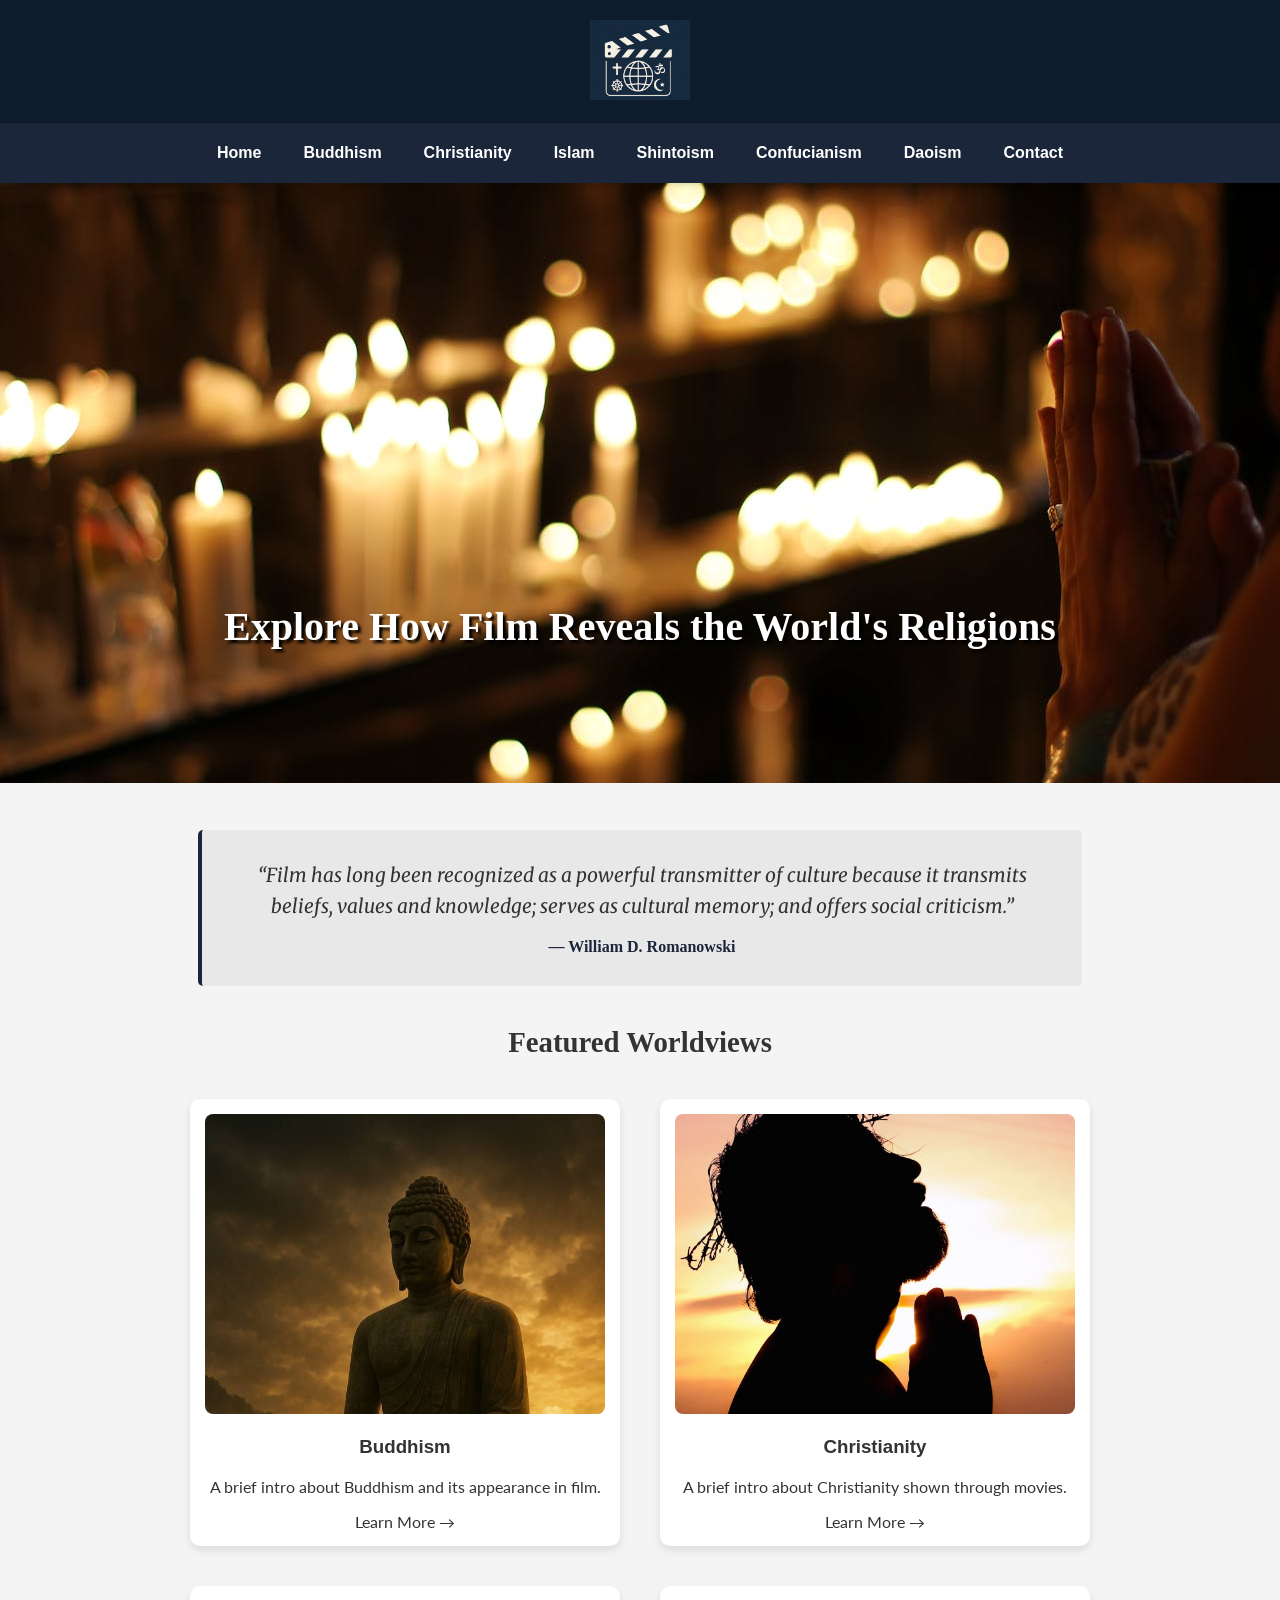
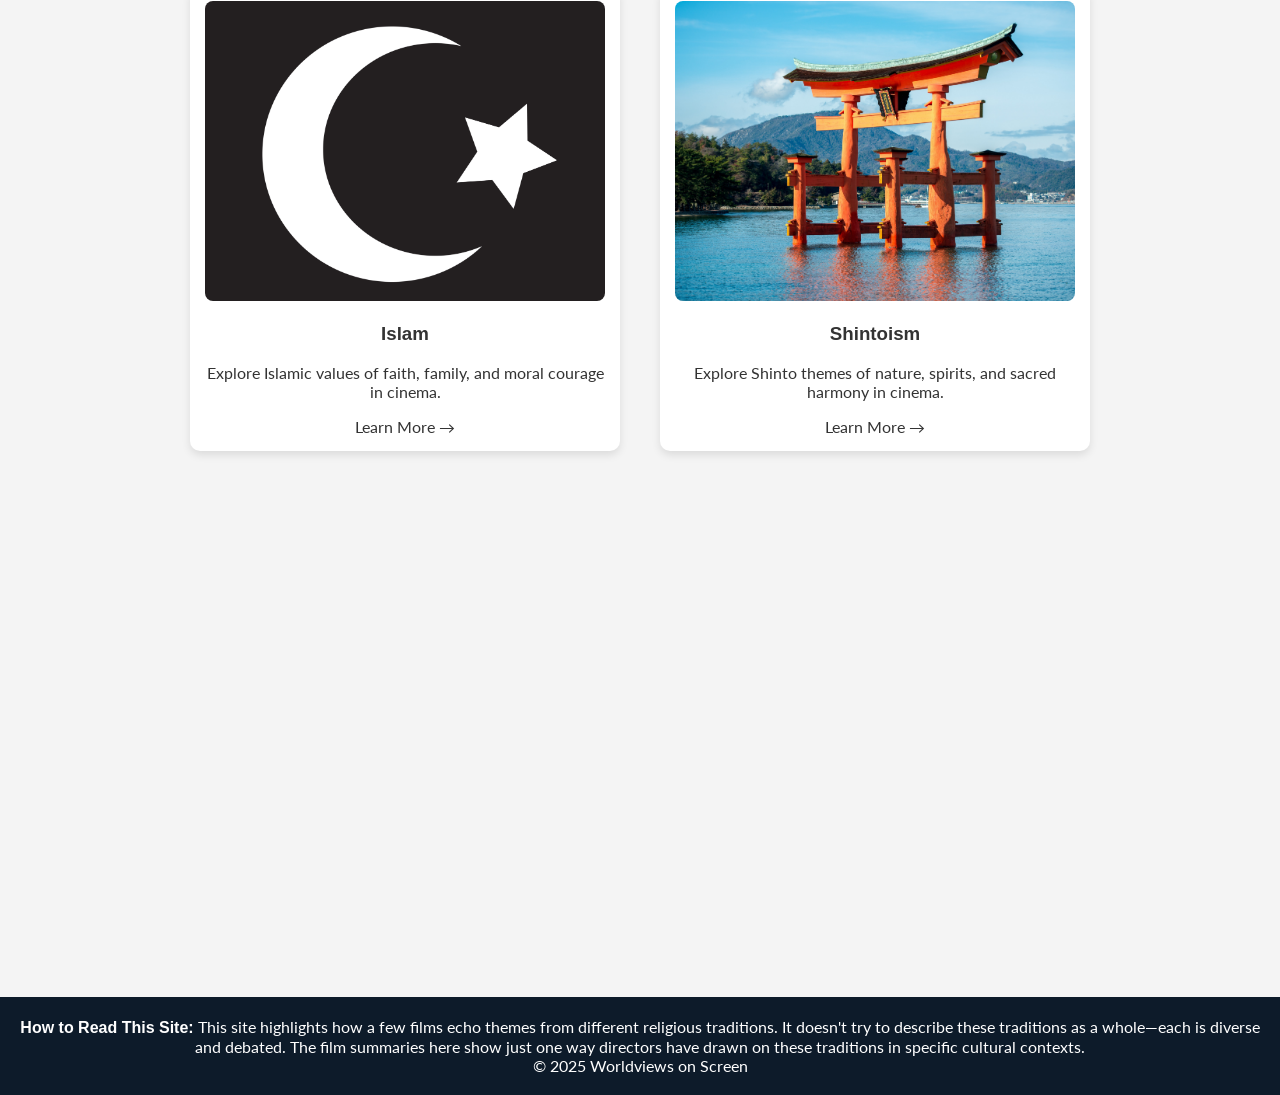
==== commit b8885f15: "Fixed quote" ====
--- a/index.html
+++ b/index.html
@@ -28,7 +28,7 @@
 <h2 class="hero-title">Explore How Film Reveals the World's Religions</h2>
 
 <blockquote class="quote">
-  <p>"Film has long been realized as a powerful transmitter of culture because it transmits beliefs, values and knowledge; serves as a cultural memory; and offers social criticism."</p>
+  <p>“Film has long been recognized as a powerful transmitter of culture because it transmits beliefs, values and knowledge; serves as cultural memory; and offers social criticism.”</p>
   <cite>— William D. Romanowski</cite>
 </blockquote>
 
